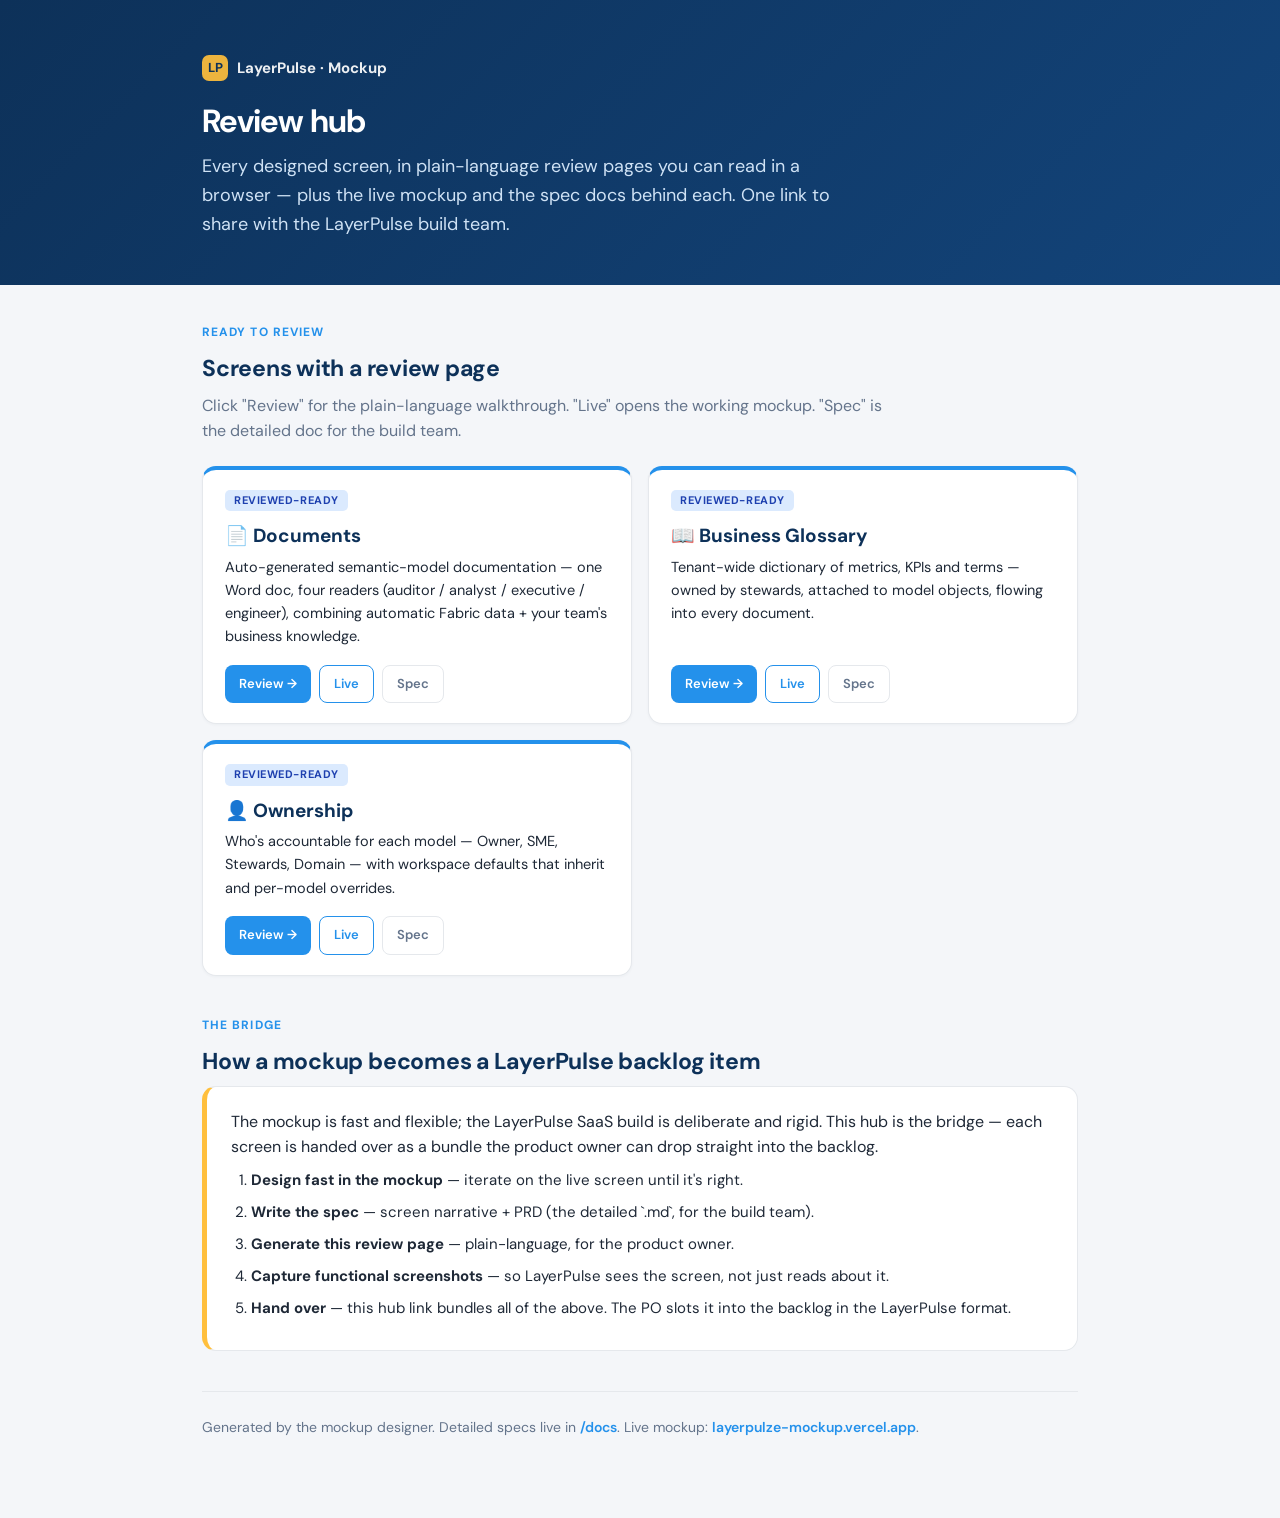
==== public/review/index.html @ 2a24c23f "docs(prd): add Ownership PRD; symmetric handover bundles - docs/prds/ownership.md: full PRD (problem" ====
<!doctype html>
<html lang="en">
<head>
<meta charset="utf-8"/>
<meta name="viewport" content="width=device-width, initial-scale=1"/>
<title>LayerPulse — Mockup review hub</title>
<link rel="preconnect" href="https://fonts.googleapis.com">
<link rel="preconnect" href="https://fonts.gstatic.com" crossorigin>
<link href="https://fonts.googleapis.com/css2?family=DM+Sans:wght@400;500;600;700&display=swap" rel="stylesheet">
<style>
  :root{
    --navy:#0D3159; --sky:#2491eb; --gold:#FFBF3C; --orange:#F56E23;
    --ink:#1f2937; --muted:#64748b; --line:#e5e8ec; --bg:#f4f6f9; --card:#fff;
  }
  *{box-sizing:border-box}
  html,body{margin:0;padding:0}
  body{font-family:'DM Sans',system-ui,sans-serif;color:var(--ink);background:var(--bg);line-height:1.6;font-size:16px;-webkit-font-smoothing:antialiased;}
  .wrap{max-width:920px;margin:0 auto;padding:0 22px 80px;}
  header.hero{background:linear-gradient(135deg,#0D3159 0%,#13447a 100%);color:#fff;padding:54px 0 46px;margin-bottom:38px;}
  .hero .wrap{padding-bottom:0;}
  .hero-mark{display:inline-flex;align-items:center;gap:9px;font-weight:700;font-size:15px;margin-bottom:22px;opacity:.92;}
  .hero-mark .dot{width:26px;height:26px;border-radius:7px;background:var(--gold);color:var(--navy);display:flex;align-items:center;justify-content:center;font-weight:700;font-size:13px;}
  .hero h1{font-size:32px;line-height:1.15;margin:0 0 12px;font-weight:700;letter-spacing:-.02em;}
  .hero p{font-size:18px;margin:0;color:#cfe2f5;max-width:640px;}
  .eyebrow{font-size:12px;font-weight:700;letter-spacing:.09em;text-transform:uppercase;color:var(--sky);margin-bottom:8px;}
  h2{font-size:23px;font-weight:700;letter-spacing:-.01em;margin:0 0 6px;color:var(--navy);}
  .lead{font-size:16px;color:var(--muted);margin:0 0 22px;max-width:680px;}
  section{margin-bottom:40px;}
  .grid{display:grid;grid-template-columns:1fr 1fr;gap:16px;}
  @media(max-width:680px){.grid{grid-template-columns:1fr;}}
  .rcard{background:var(--card);border:1px solid var(--line);border-radius:14px;padding:20px 22px;box-shadow:0 1px 3px rgba(13,49,89,.04);display:flex;flex-direction:column;}
  .rcard.ready{border-top:4px solid var(--sky);}
  .rcard.draft{border-top:4px solid var(--gold);opacity:.92;}
  .rcard h3{margin:0 0 4px;font-size:19px;color:var(--navy);}
  .rcard .status{font-size:11px;font-weight:700;letter-spacing:.05em;text-transform:uppercase;padding:2px 9px;border-radius:5px;align-self:flex-start;margin-bottom:10px;}
  .status.s-ready{background:#dbeafe;color:#1e40af;}
  .status.s-draft{background:#fef3c7;color:#92400e;}
  .rcard p{font-size:14.5px;margin:0 0 16px;color:var(--ink);}
  .rcard .links{display:flex;gap:8px;flex-wrap:wrap;margin-top:auto;}
  .btn{display:inline-flex;align-items:center;gap:6px;background:var(--sky);color:#fff;text-decoration:none;font-weight:600;font-size:13px;padding:8px 14px;border-radius:8px;transition:background .15s;}
  .btn:hover{background:#1577c9;}
  .btn.ghost{background:#fff;color:var(--sky);border:1.5px solid var(--sky);}
  .btn.ghost:hover{background:#dbeafe;}
  .btn.mut{background:#fff;color:var(--muted);border:1.5px solid var(--line);}
  .btn.mut:hover{background:#f8fafc;}
  .how{background:var(--card);border:1px solid var(--line);border-left:5px solid var(--gold);border-radius:14px;padding:22px 24px;}
  .how ol{margin:8px 0 0;padding-left:20px;}
  .how li{margin-bottom:8px;font-size:15px;}
  footer{border-top:1px solid var(--line);padding-top:24px;margin-top:10px;font-size:14px;color:var(--muted);}
  footer a{color:var(--sky);text-decoration:none;font-weight:600;}
</style>
</head>
<body>

<header class="hero">
  <div class="wrap">
    <div class="hero-mark"><span class="dot">LP</span> LayerPulse · Mockup</div>
    <h1>Review hub</h1>
    <p>Every designed screen, in plain-language review pages you can read in a browser — plus the live mockup and the spec docs behind each. One link to share with the LayerPulse build team.</p>
  </div>
</header>

<div class="wrap">

  <section>
    <div class="eyebrow">Ready to review</div>
    <h2>Screens with a review page</h2>
    <p class="lead">Click "Review" for the plain-language walkthrough. "Live" opens the working mockup. "Spec" is the detailed doc for the build team.</p>
    <div class="grid">

      <div class="rcard ready">
        <span class="status s-ready">Reviewed-ready</span>
        <h3>📄 Documents</h3>
        <p>Auto-generated semantic-model documentation — one Word doc, four readers (auditor / analyst / executive / engineer), combining automatic Fabric data + your team's business knowledge.</p>
        <div class="links">
          <a class="btn" href="./documents.html">Review →</a>
          <a class="btn ghost" href="https://layerpulze-mockup.vercel.app/documents" target="_blank" rel="noreferrer">Live</a>
          <a class="btn mut" href="https://github.com/michielq16/layerpulse_mockup/blob/main/docs/prds/documents.md" target="_blank" rel="noreferrer">Spec</a>
        </div>
      </div>

      <div class="rcard ready">
        <span class="status s-ready">Reviewed-ready</span>
        <h3>📖 Business Glossary</h3>
        <p>Tenant-wide dictionary of metrics, KPIs and terms — owned by stewards, attached to model objects, flowing into every document.</p>
        <div class="links">
          <a class="btn" href="./glossary.html">Review →</a>
          <a class="btn ghost" href="https://layerpulze-mockup.vercel.app/glossary" target="_blank" rel="noreferrer">Live</a>
          <a class="btn mut" href="https://github.com/michielq16/layerpulse_mockup/blob/main/docs/prds/glossary.md" target="_blank" rel="noreferrer">Spec</a>
        </div>
      </div>

      <div class="rcard ready">
        <span class="status s-ready">Reviewed-ready</span>
        <h3>👤 Ownership</h3>
        <p>Who's accountable for each model — Owner, SME, Stewards, Domain — with workspace defaults that inherit and per-model overrides.</p>
        <div class="links">
          <a class="btn" href="./ownership.html">Review →</a>
          <a class="btn ghost" href="https://layerpulze-mockup.vercel.app/ownership" target="_blank" rel="noreferrer">Live</a>
          <a class="btn mut" href="https://github.com/michielq16/layerpulse_mockup/blob/main/docs/prds/ownership.md" target="_blank" rel="noreferrer">Spec</a>
        </div>
      </div>

    </div>
  </section>

  <section>
    <div class="eyebrow">The bridge</div>
    <h2>How a mockup becomes a LayerPulse backlog item</h2>
    <div class="how">
      <p style="margin:0;">The mockup is fast and flexible; the LayerPulse SaaS build is deliberate and rigid. This hub is the bridge — each screen is handed over as a bundle the product owner can drop straight into the backlog.</p>
      <ol>
        <li><b>Design fast in the mockup</b> — iterate on the live screen until it's right.</li>
        <li><b>Write the spec</b> — screen narrative + PRD (the detailed `.md`, for the build team).</li>
        <li><b>Generate this review page</b> — plain-language, for the product owner.</li>
        <li><b>Capture functional screenshots</b> — so LayerPulse sees the screen, not just reads about it.</li>
        <li><b>Hand over</b> — this hub link bundles all of the above. The PO slots it into the backlog in the LayerPulse format.</li>
      </ol>
    </div>
  </section>

  <footer>
    <div>Generated by the mockup designer. Detailed specs live in <a href="https://github.com/michielq16/layerpulse_mockup/tree/main/docs" target="_blank" rel="noreferrer">/docs</a>. Live mockup: <a href="https://layerpulze-mockup.vercel.app" target="_blank" rel="noreferrer">layerpulze-mockup.vercel.app</a>.</div>
  </footer>

</div>
</body>
</html>
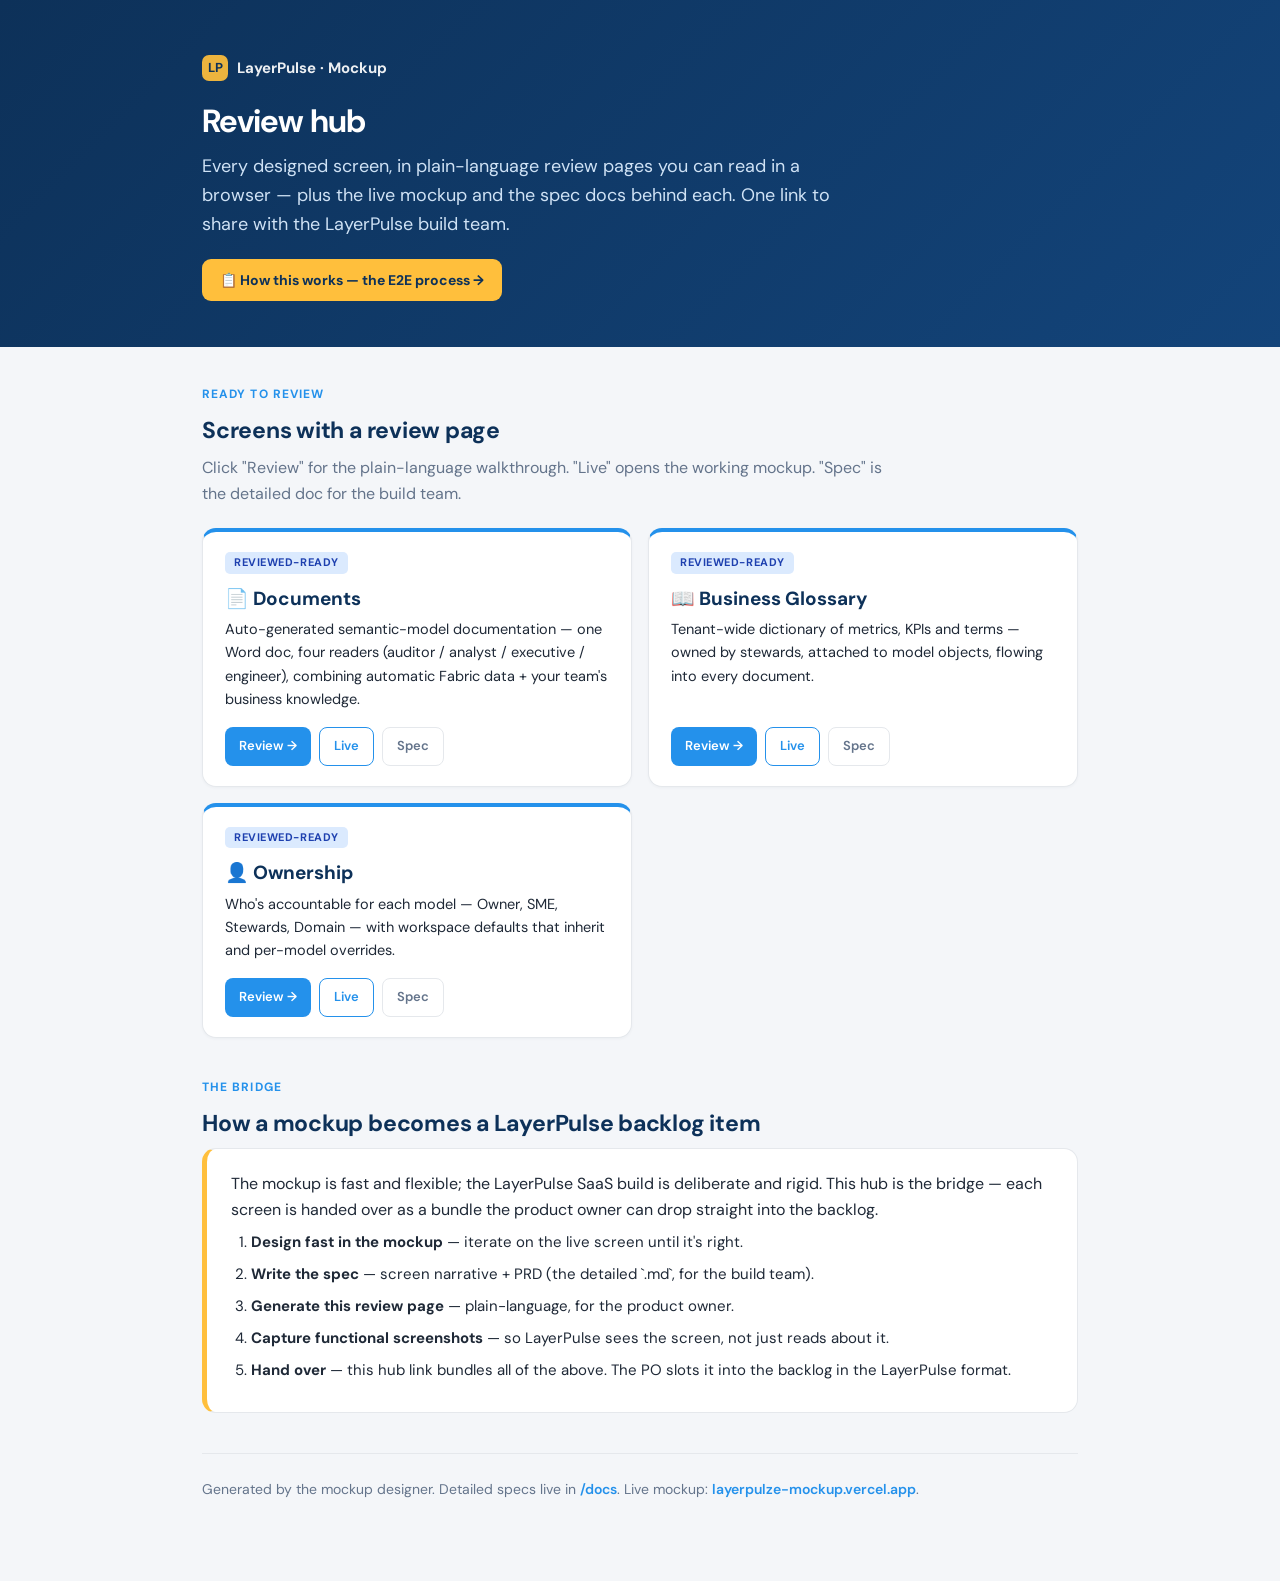
==== commit c19ce39f: "docs(process): add E2E mockup process page + canonical markdown (#14) - public/review/process.html: " ====
--- a/public/review/index.html
+++ b/public/review/index.html
@@ -57,6 +57,7 @@
     <div class="hero-mark"><span class="dot">LP</span> LayerPulse · Mockup</div>
     <h1>Review hub</h1>
     <p>Every designed screen, in plain-language review pages you can read in a browser — plus the live mockup and the spec docs behind each. One link to share with the LayerPulse build team.</p>
+    <a href="./process.html" style="display:inline-flex;align-items:center;gap:8px;margin-top:20px;background:var(--gold);color:var(--navy);text-decoration:none;font-weight:700;font-size:14px;padding:10px 18px;border-radius:9px;">📋 How this works — the E2E process →</a>
   </div>
 </header>
 
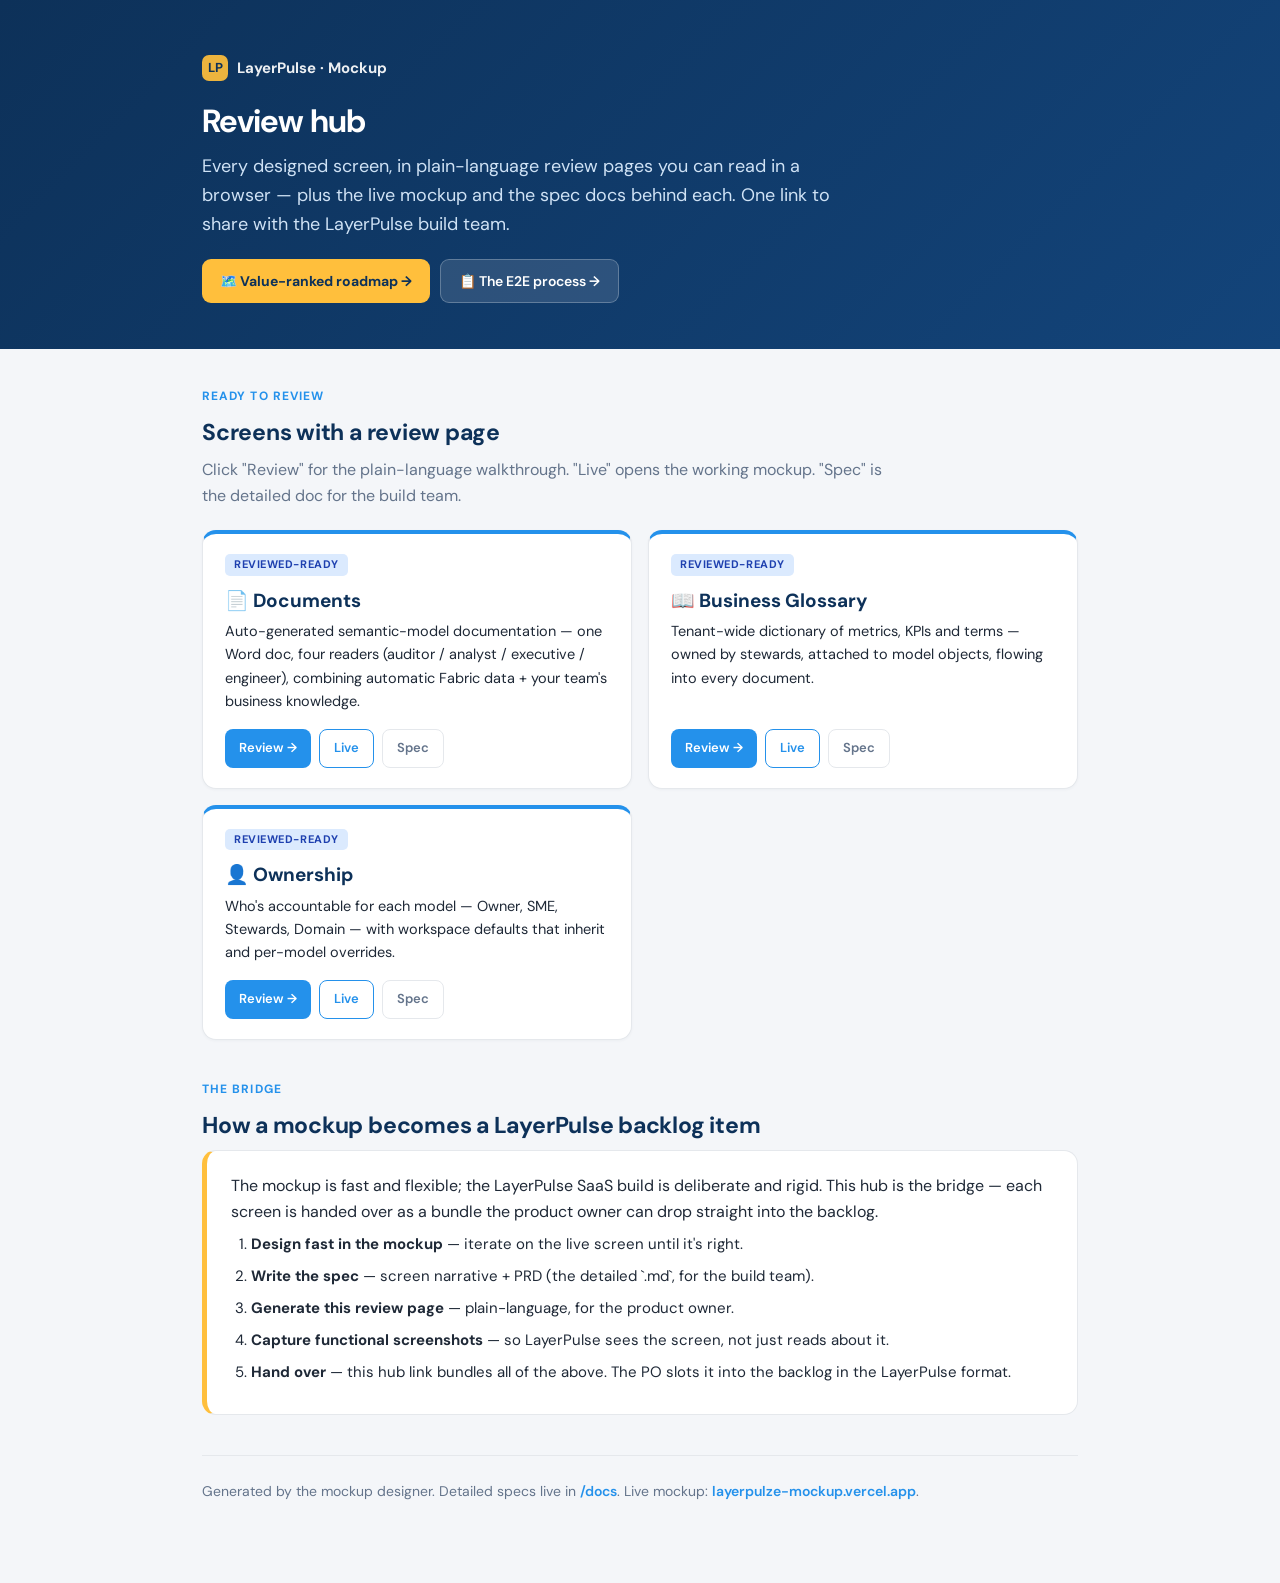
==== commit ff76d204: "docs(roadmap): add value-ranked roadmap page + canonical markdown (#15) - public/review/roadmap.html" ====
--- a/public/review/index.html
+++ b/public/review/index.html
@@ -57,7 +57,10 @@
     <div class="hero-mark"><span class="dot">LP</span> LayerPulse · Mockup</div>
     <h1>Review hub</h1>
     <p>Every designed screen, in plain-language review pages you can read in a browser — plus the live mockup and the spec docs behind each. One link to share with the LayerPulse build team.</p>
-    <a href="./process.html" style="display:inline-flex;align-items:center;gap:8px;margin-top:20px;background:var(--gold);color:var(--navy);text-decoration:none;font-weight:700;font-size:14px;padding:10px 18px;border-radius:9px;">📋 How this works — the E2E process →</a>
+    <div style="display:flex;gap:10px;flex-wrap:wrap;margin-top:20px;">
+      <a href="./roadmap.html" style="display:inline-flex;align-items:center;gap:8px;background:var(--gold);color:var(--navy);text-decoration:none;font-weight:700;font-size:14px;padding:10px 18px;border-radius:9px;">🗺️ Value-ranked roadmap →</a>
+      <a href="./process.html" style="display:inline-flex;align-items:center;gap:8px;background:rgba(255,255,255,.12);color:#fff;text-decoration:none;font-weight:600;font-size:14px;padding:10px 18px;border-radius:9px;border:1px solid rgba(255,255,255,.25);">📋 The E2E process →</a>
+    </div>
   </div>
 </header>
 
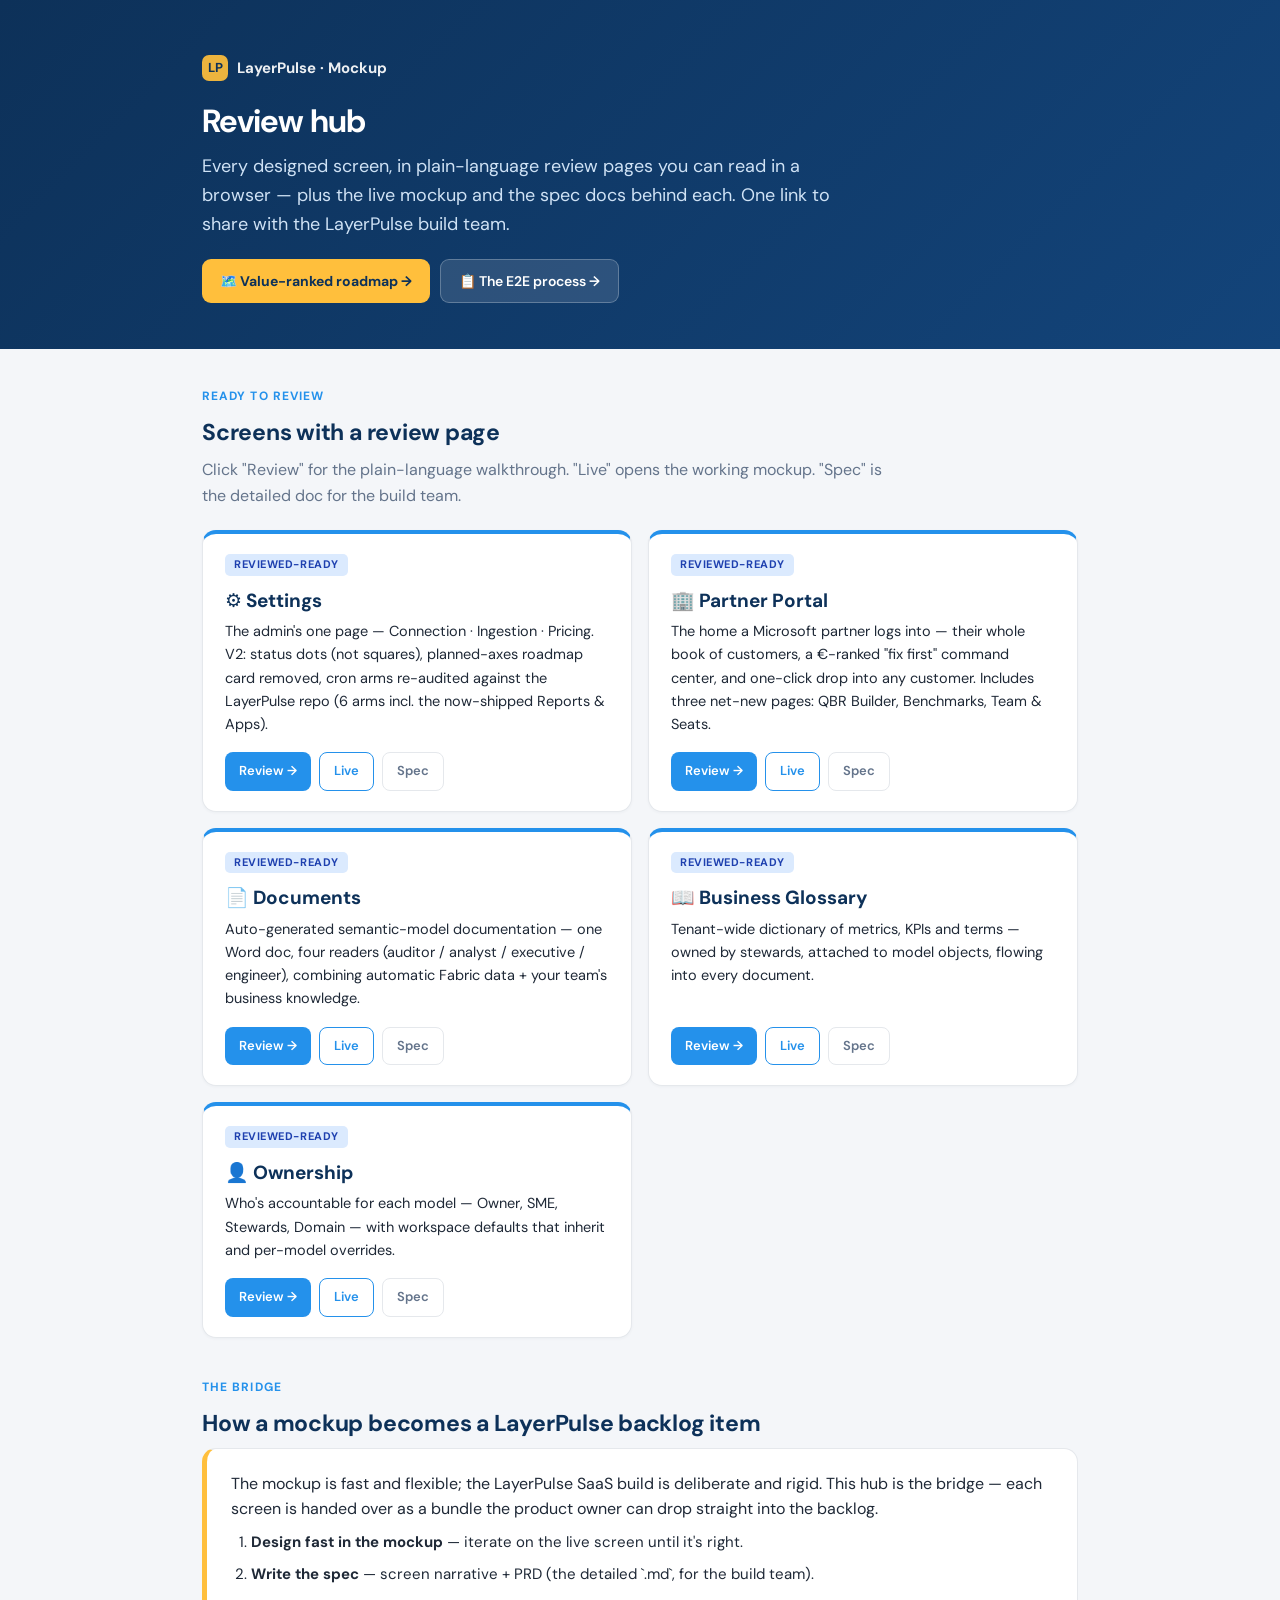
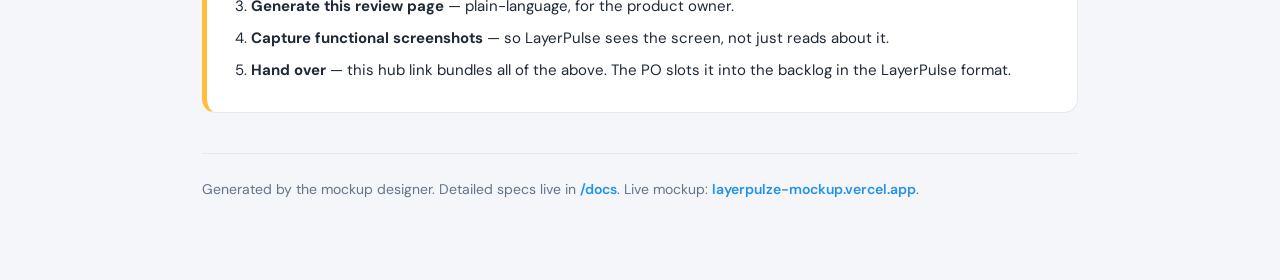
==== commit 5bfe5fed: "feat(settings): ingestion changes + Settings bundle Three ingestion-tab changes per operator: - Stat" ====
--- a/public/review/index.html
+++ b/public/review/index.html
@@ -74,6 +74,28 @@
 
       <div class="rcard ready">
         <span class="status s-ready">Reviewed-ready</span>
+        <h3>⚙️ Settings</h3>
+        <p>The admin's one page — Connection · Ingestion · Pricing. V2: status dots (not squares), planned-axes roadmap card removed, cron arms re-audited against the LayerPulse repo (6 arms incl. the now-shipped Reports &amp; Apps).</p>
+        <div class="links">
+          <a class="btn" href="./settings.html">Review →</a>
+          <a class="btn ghost" href="https://layerpulze-mockup.vercel.app/settings" target="_blank" rel="noreferrer">Live</a>
+          <a class="btn mut" href="https://github.com/michielq16/layerpulse_mockup/blob/main/docs/prds/settings.md" target="_blank" rel="noreferrer">Spec</a>
+        </div>
+      </div>
+
+      <div class="rcard ready">
+        <span class="status s-ready">Reviewed-ready</span>
+        <h3>🏢 Partner Portal</h3>
+        <p>The home a Microsoft partner logs into — their whole book of customers, a €-ranked "fix first" command center, and one-click drop into any customer. Includes three net-new pages: QBR Builder, Benchmarks, Team &amp; Seats.</p>
+        <div class="links">
+          <a class="btn" href="./partner-portal.html">Review →</a>
+          <a class="btn ghost" href="https://layerpulze-mockup.vercel.app/" target="_blank" rel="noreferrer">Live</a>
+          <a class="btn mut" href="https://github.com/michielq16/layerpulse_mockup/blob/main/docs/screens/partner-portal.md" target="_blank" rel="noreferrer">Spec</a>
+        </div>
+      </div>
+
+      <div class="rcard ready">
+        <span class="status s-ready">Reviewed-ready</span>
         <h3>📄 Documents</h3>
         <p>Auto-generated semantic-model documentation — one Word doc, four readers (auditor / analyst / executive / engineer), combining automatic Fabric data + your team's business knowledge.</p>
         <div class="links">
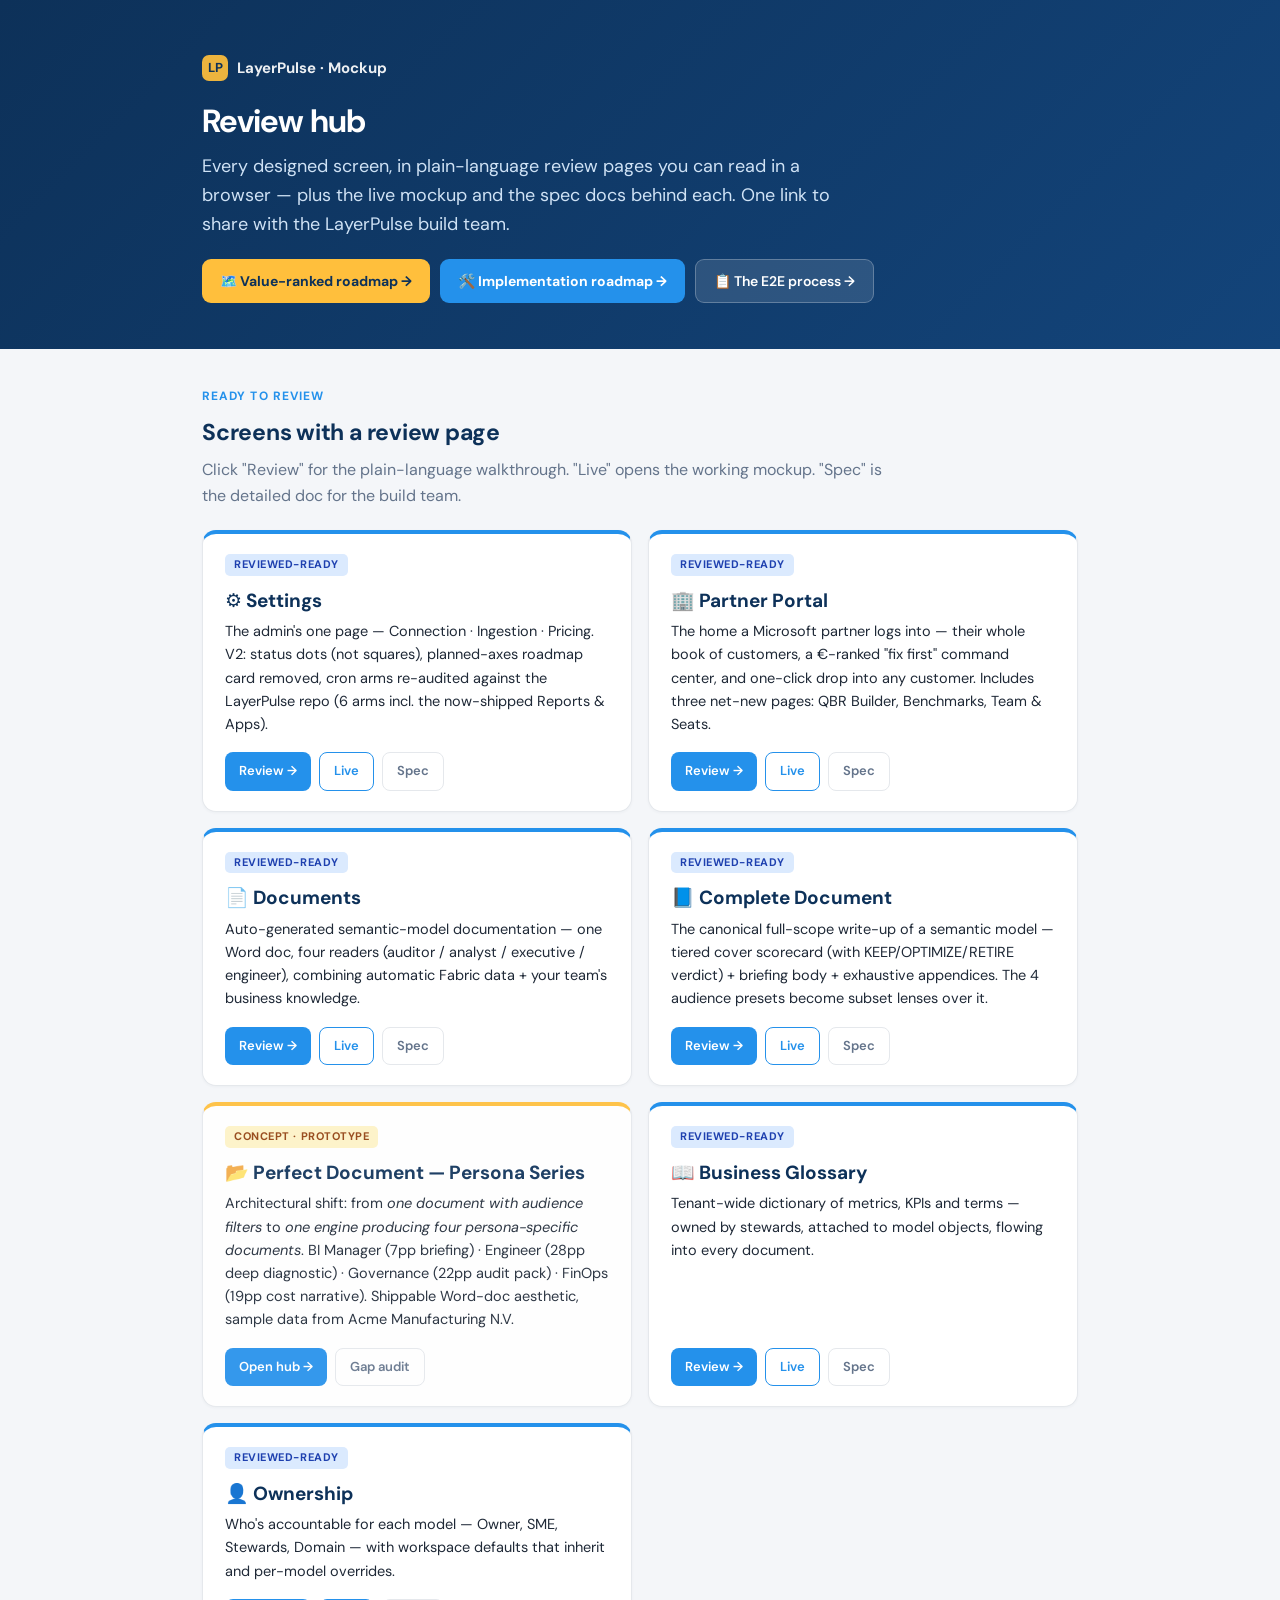
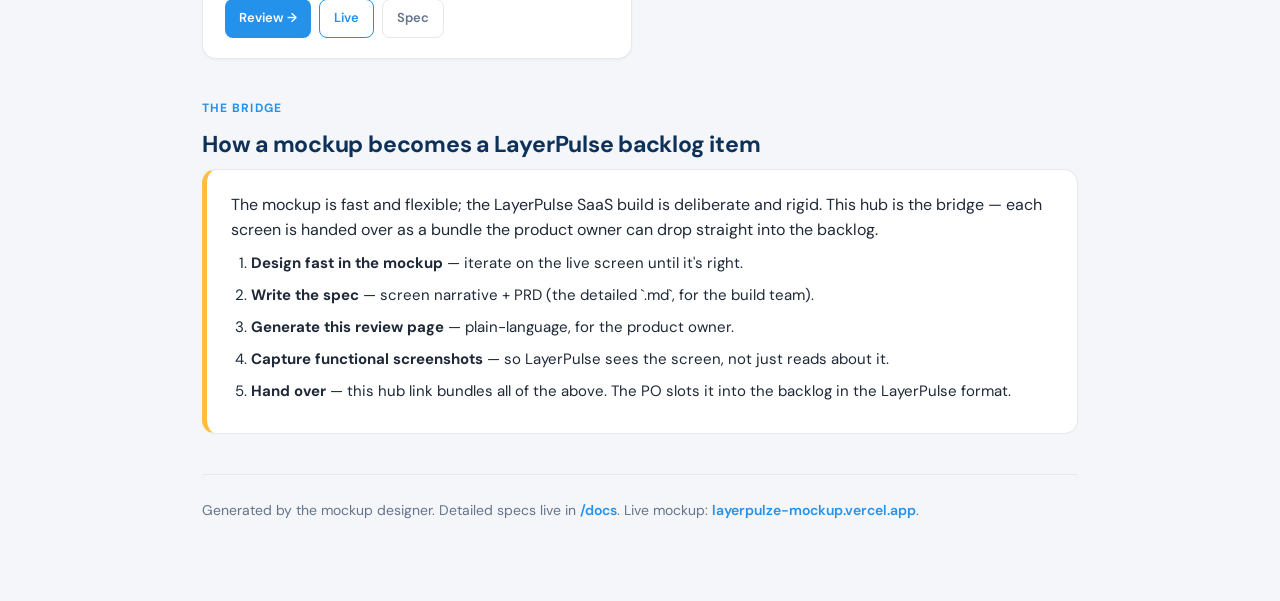
==== commit 2d5e13fb: "feat(perfect-doc): persona-series prototype — 4 docs from one engine (#32) Architectural shift from " ====
--- a/public/review/index.html
+++ b/public/review/index.html
@@ -59,6 +59,7 @@
     <p>Every designed screen, in plain-language review pages you can read in a browser — plus the live mockup and the spec docs behind each. One link to share with the LayerPulse build team.</p>
     <div style="display:flex;gap:10px;flex-wrap:wrap;margin-top:20px;">
       <a href="./roadmap.html" style="display:inline-flex;align-items:center;gap:8px;background:var(--gold);color:var(--navy);text-decoration:none;font-weight:700;font-size:14px;padding:10px 18px;border-radius:9px;">🗺️ Value-ranked roadmap →</a>
+      <a href="./implementation-roadmap.html" style="display:inline-flex;align-items:center;gap:8px;background:var(--sky);color:#fff;text-decoration:none;font-weight:700;font-size:14px;padding:10px 18px;border-radius:9px;">🛠️ Implementation roadmap →</a>
       <a href="./process.html" style="display:inline-flex;align-items:center;gap:8px;background:rgba(255,255,255,.12);color:#fff;text-decoration:none;font-weight:600;font-size:14px;padding:10px 18px;border-radius:9px;border:1px solid rgba(255,255,255,.25);">📋 The E2E process →</a>
     </div>
   </div>
@@ -102,6 +103,27 @@
           <a class="btn" href="./documents.html">Review →</a>
           <a class="btn ghost" href="https://layerpulze-mockup.vercel.app/documents" target="_blank" rel="noreferrer">Live</a>
           <a class="btn mut" href="https://github.com/michielq16/layerpulse_mockup/blob/main/docs/prds/documents.md" target="_blank" rel="noreferrer">Spec</a>
+        </div>
+      </div>
+
+      <div class="rcard ready">
+        <span class="status s-ready">Reviewed-ready</span>
+        <h3>📘 Complete Document</h3>
+        <p>The canonical full-scope write-up of a semantic model — tiered cover scorecard (with KEEP/OPTIMIZE/RETIRE verdict) + briefing body + exhaustive appendices. The 4 audience presets become subset lenses over it.</p>
+        <div class="links">
+          <a class="btn" href="./complete-document.html">Review →</a>
+          <a class="btn ghost" href="https://layerpulze-mockup.vercel.app/documents" target="_blank" rel="noreferrer">Live</a>
+          <a class="btn mut" href="https://github.com/michielq16/layerpulse_mockup/blob/main/docs/prds/complete-document.md" target="_blank" rel="noreferrer">Spec</a>
+        </div>
+      </div>
+
+      <div class="rcard draft">
+        <span class="status s-draft">Concept · prototype</span>
+        <h3>📂 Perfect Document — Persona Series</h3>
+        <p>Architectural shift: from <i>one document with audience filters</i> to <i>one engine producing four persona-specific documents</i>. BI Manager (7pp briefing) · Engineer (28pp deep diagnostic) · Governance (22pp audit pack) · FinOps (19pp cost narrative). Shippable Word-doc aesthetic, sample data from Acme Manufacturing N.V.</p>
+        <div class="links">
+          <a class="btn" href="./perfect-doc/">Open hub →</a>
+          <a class="btn mut" href="https://github.com/michielq16/layerpulse_mockup/blob/main/docs/research/2026-05-28-perfect-doc-personas-gap-audit.md" target="_blank" rel="noreferrer">Gap audit</a>
         </div>
       </div>
 
